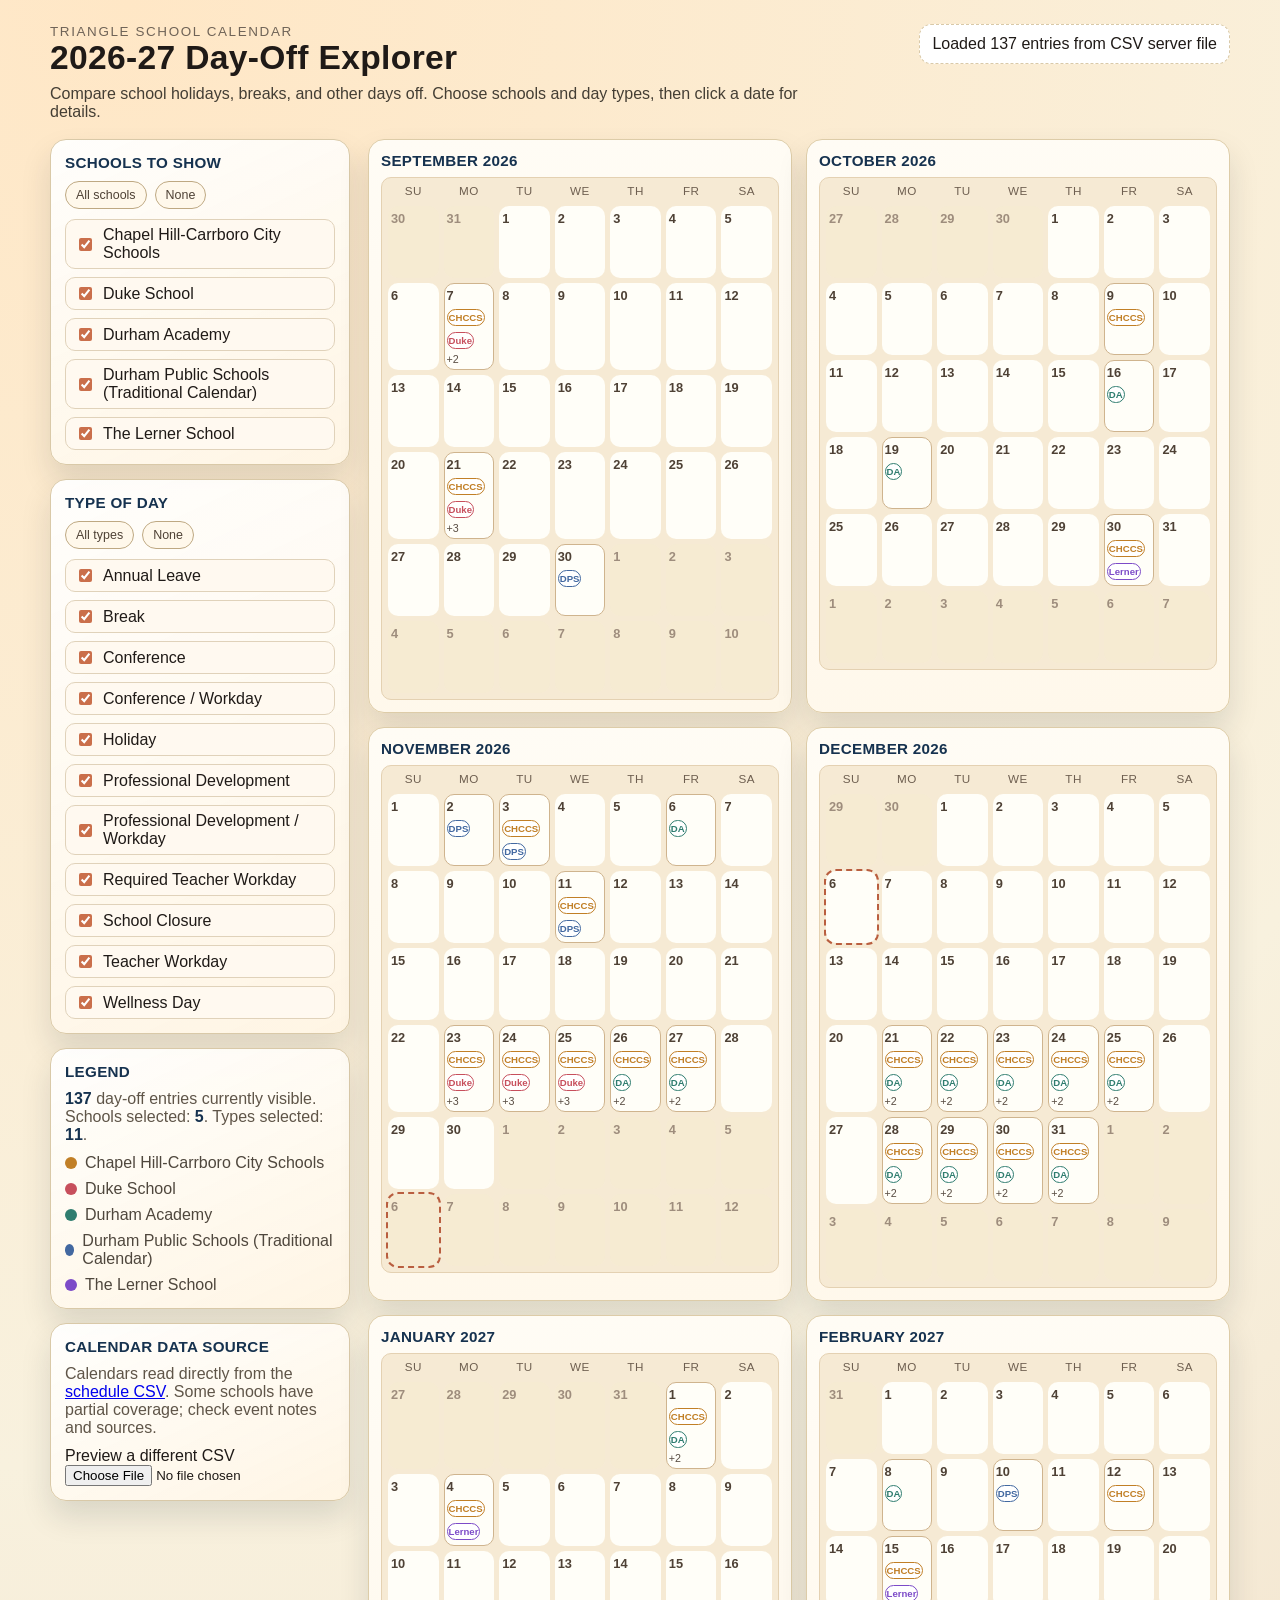
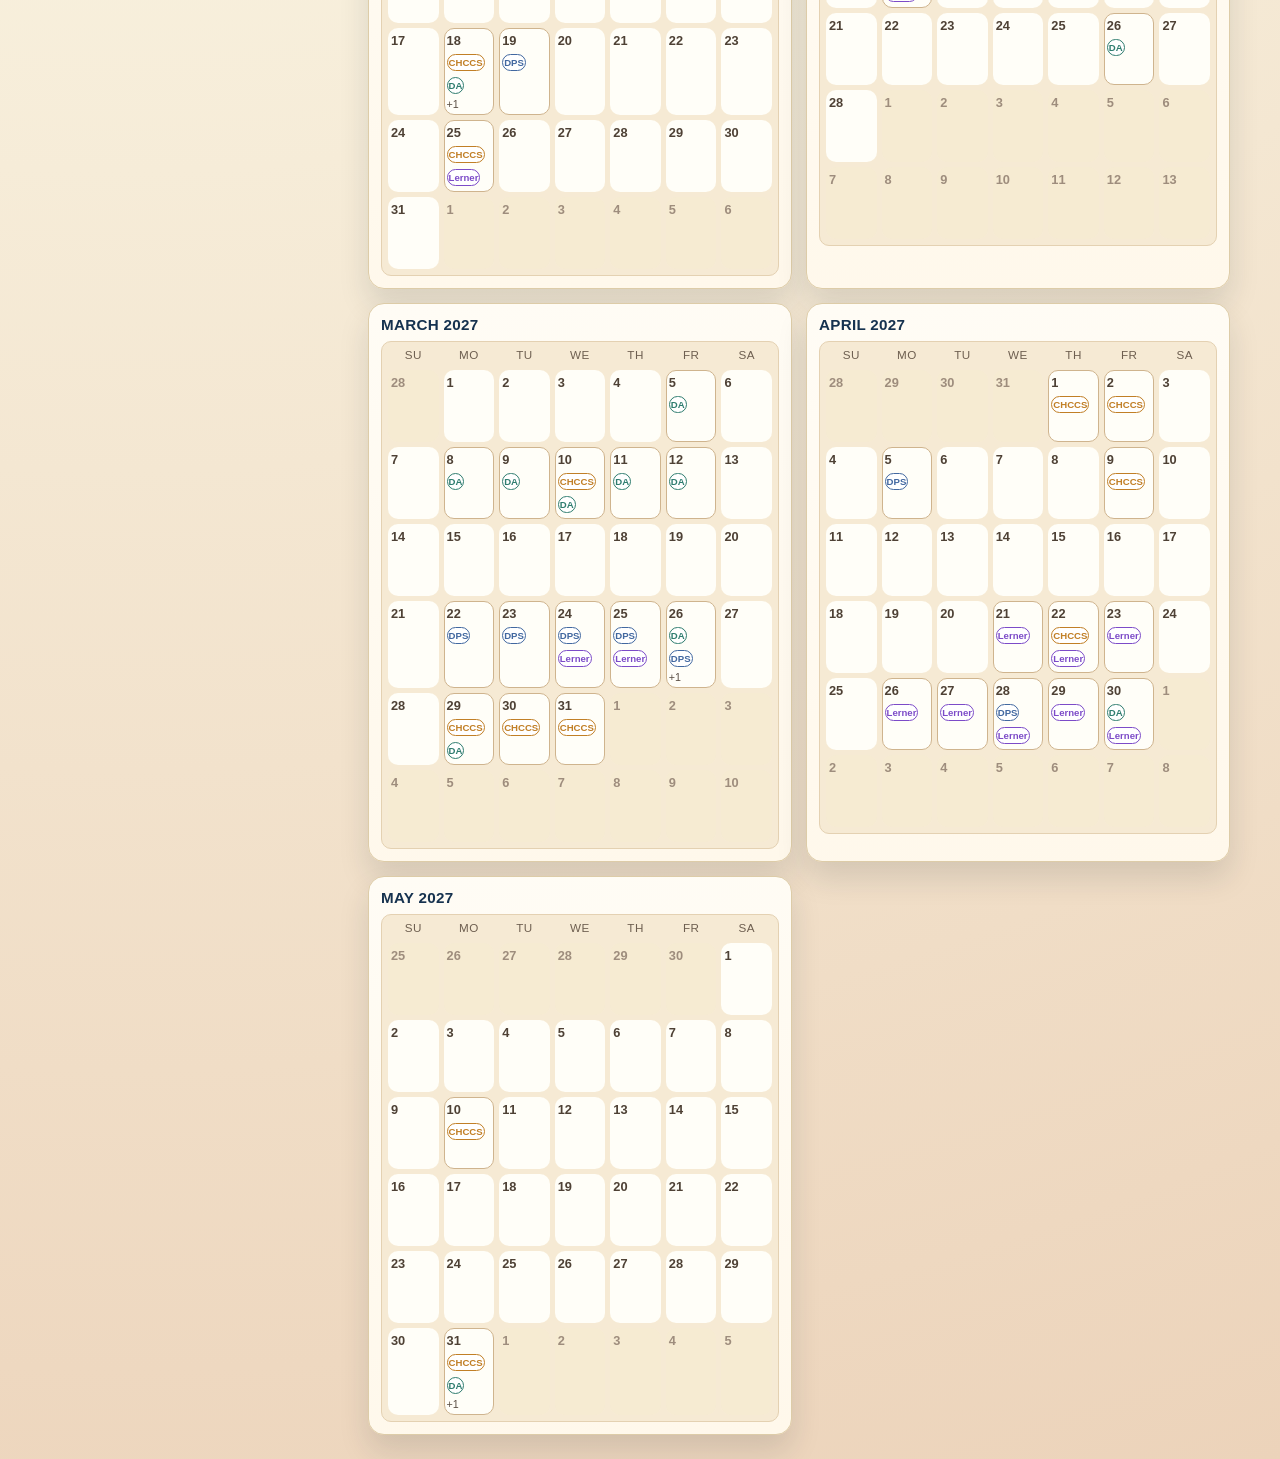
==== index.html @ 0be45165 "Publish CSV-backed school calendar with working filters and date details" ====
<!doctype html>
<html lang="en">
  <head>
    <meta charset="UTF-8" />
    <meta name="viewport" content="width=device-width, initial-scale=1.0" />
    <title>Triangle School Calendar Explorer</title>
    <link rel="stylesheet" href="styles.css?v=3" />
  </head>
  <body>
    <div class="page-shell">
      <header class="hero">
        <div class="hero-copy">
          <p class="eyebrow">Triangle School Calendar</p>
          <h1>2026-27 Day-Off Explorer</h1>
          <p class="intro">
            Compare school holidays, breaks, and other days off.
            Choose schools and day types, then click a date for details.
          </p>
        </div>
        <div class="status-wrap">
          <p id="statusMessage" class="status" role="status">Loading CSV...</p>
          <p id="uploadHint" class="status muted" hidden>
            If this page is opened from file explorer, load the file manually:
            <label for="csvFileInput" class="link-button">Select CSV</label>
          </p>
        </div>
      </header>

      <section class="app-grid">
        <aside class="sidebar">
          <article class="panel">
            <h2>Schools to Show</h2>
            <div class="panel-actions">
              <button type="button" class="ghost" id="selectAllSchools">All schools</button>
              <button type="button" class="ghost" id="clearSchools">None</button>
            </div>
            <div id="schoolFilters" class="filters-grid"></div>
          </article>

          <article class="panel">
            <h2>Type of Day</h2>
            <div class="panel-actions">
              <button type="button" class="ghost" id="selectAllTypes">All types</button>
              <button type="button" class="ghost" id="clearTypes">None</button>
            </div>
            <div id="typeFilters" class="filters-grid"></div>
          </article>

          <article class="panel">
            <h2>Legend</h2>
            <p id="summaryText" class="summary">Choose filters above to update the view.</p>
            <div id="legend" class="legend"></div>
          </article>

          <article class="panel">
            <h2>Calendar Data Source</h2>
            <p class="summary">
              Calendars read directly from the <a href="./triangle_school_closures_2026_2027.csv">schedule CSV</a>.
              Some schools have partial coverage; check event notes and sources.
            </p>
            <label for="csvFileInput">Preview a different CSV</label>
            <input id="csvFileInput" type="file" accept=".csv,text/csv" />
          </article>
        </aside>

        <main>
          <section id="calendarArea" class="calendar-area"></section>
          <p id="emptyState" class="empty-state" hidden>No days match the current filter.</p>
        </main>
      </section>
    </div>

    <dialog id="eventDrawer" class="drawer" aria-labelledby="drawerDate">
      <div class="drawer-inner">
        <header class="drawer-head">
          <h3 id="drawerDate"></h3>
          <button type="button" id="drawerClose" class="close-btn" autofocus>Close</button>
        </header>
        <div id="drawerBody"></div>
      </div>
    </dialog>

    <noscript><p>Please enable JavaScript to use the calendar and filters.</p></noscript>
    <script src="app.js?v=3"></script>
  </body>
</html>
---- styles.css ----
:root {
  --bg-1: #f8f1de;
  --bg-2: #ecd3ba;
  --ink: #1f1a17;
  --card: #fffdf6;
  --line: #d9c9a8;
  --warm: #ca6f4b;
  --deep: #16324f;
  --muted: #6f6357;
  --shadow: 0 16px 30px rgba(27, 35, 48, 0.13);

  --school-chccs: #c17f26;
  --school-duke: #c74f5c;
  --school-da: #2f7d6f;
  --school-dps: #4268a0;
  --school-lerner: #7c4bc8;
}

* {
  box-sizing: border-box;
}

[hidden] {
  display: none !important;
}

html,
body {
  margin: 0;
  padding: 0;
}

body {
  background: radial-gradient(circle at 10% 0%, #ffe7c6 0%, var(--bg-1) 45%, var(--bg-2) 100%);
  color: var(--ink);
  font-family: "Avenir Next", "Trebuchet MS", "Segoe UI", sans-serif;
  min-height: 100vh;
}

.page-shell {
  width: min(1180px, calc(100vw - 48px));
  margin: 24px auto;
}

.hero {
  display: flex;
  gap: 18px;
  justify-content: space-between;
  align-items: flex-start;
  flex-wrap: wrap;
  margin-bottom: 18px;
}

.hero-copy {
  max-width: 760px;
}

h1 {
  font-size: clamp(1.4rem, 2.2vw + 0.5rem, 2.1rem);
  margin: 0 0 8px;
  letter-spacing: 0.01em;
}

.eyebrow {
  margin: 0;
  color: var(--muted);
  font-size: 0.84rem;
  letter-spacing: 0.12em;
  text-transform: uppercase;
}

.intro {
  margin: 8px 0 0;
  color: #443e34;
}

.status {
  background: #fff;
  border: 1px dashed var(--line);
  border-radius: 12px;
  padding: 10px 12px;
  margin: 0;
  min-width: 290px;
}

.status.muted {
  margin-top: 8px;
  border-style: solid;
}

.app-grid {
  display: grid;
  grid-template-columns: 300px 1fr;
  gap: 18px;
  align-items: start;
}

main {
  min-width: 0;
}

.sidebar {
  position: sticky;
  top: 10px;
  display: grid;
  gap: 14px;
}

.panel {
  background: linear-gradient(155deg, #ffffffed, #fff5e4);
  border: 1px solid var(--line);
  border-radius: 16px;
  padding: 14px;
  box-shadow: var(--shadow);
  animation: rise 420ms ease both;
}

h2 {
  margin: 0 0 10px;
  font-size: 0.95rem;
  letter-spacing: 0.02em;
  text-transform: uppercase;
  color: var(--deep);
}

.panel-actions {
  display: flex;
  gap: 8px;
  margin-bottom: 10px;
}

button,
.link-button {
  border: 1px solid #bea882;
  border-radius: 999px;
  padding: 6px 10px;
  background: #fff8eb;
  color: #4e4135;
  cursor: pointer;
}

button:hover,
.link-button:hover {
  background: #fff0ce;
}

button.ghost,
.link-button {
  font-size: 0.78rem;
}

.filters-grid {
  display: grid;
  gap: 8px;
}

.filter-line {
  display: flex;
  align-items: center;
  gap: 8px;
  background: #fff9f0;
  border: 1px solid #e0d2ba;
  border-radius: 10px;
  padding: 6px 9px;
}

.filter-line input {
  accent-color: var(--warm);
}

.summary {
  margin: 0 0 10px;
  color: #5f5548;
}

.summary span {
  font-weight: 700;
  color: var(--deep);
}

.legend {
  display: grid;
  gap: 8px;
}

.legend-item {
  display: flex;
  align-items: center;
  gap: 8px;
  color: #4f473d;
}

.swatch {
  width: 12px;
  height: 12px;
  border-radius: 50%;
}

input[type="file"] {
  width: 100%;
}

.calendar-area {
  display: grid;
  gap: 14px;
}

.months-grid {
  display: grid;
  grid-template-columns: repeat(auto-fit, minmax(min(100%, 390px), 1fr));
  gap: 14px;
}

.month-card {
  background: linear-gradient(175deg, #fffcf5, #fff8eb);
  border: 1px solid #ddcca8;
  border-radius: 16px;
  box-shadow: var(--shadow);
  padding: 12px;
  animation: rise 460ms ease both;
}

.month-title {
  margin: 0 0 8px;
  color: var(--deep);
}

.month-grid {
  display: grid;
  grid-template-columns: repeat(7, minmax(0, 1fr));
  gap: 5px;
  background: #f6ead4;
  border: 1px solid #e4d1b2;
  border-radius: 10px;
  padding: 6px;
}

.weekday {
  text-align: center;
  font-size: 0.73rem;
  color: #6e5f50;
  text-transform: uppercase;
  letter-spacing: 0.04em;
  margin-bottom: 4px;
}

.day-cell {
  min-height: 72px;
  border: 1px solid transparent;
  border-radius: 10px;
  padding: 4px 2px;
  background: #fffef8;
  display: flex;
  flex-direction: column;
  gap: 4px;
  cursor: pointer;
  transition: transform 120ms ease, box-shadow 120ms ease;
}

.day-cell:hover {
  transform: translateY(-2px);
  box-shadow: 0 10px 14px rgba(25, 17, 9, 0.15);
}

.day-cell.other-month {
  background: #f6ebd2;
  color: #9e8d7d;
}

.day-number {
  font-size: 0.8rem;
  font-weight: 600;
}

.pill {
  display: inline-flex;
  align-items: center;
  gap: 3px;
  border-radius: 999px;
  padding: 2px 1px;
  margin-top: 2px;
  font-size: 0.6rem;
  color: #202020;
  background: #fff;
  border: 1px solid;
  white-space: nowrap;
  overflow: hidden;
  text-overflow: ellipsis;
  max-width: 100%;
  flex-shrink: 0;
}

.pill span {
  font-weight: 700;
}

.event-more {
  font-size: 0.67rem;
  color: #594d43;
}

.day-cell.empty {
  cursor: default;
}

.day-cell.empty:hover {
  transform: none;
  box-shadow: none;
}

.has-event {
  border-color: #cfb48e;
}

.today-marker {
  outline: 2px dashed #b95e3f;
}

.empty-state {
  border: 1px dashed #c3aa8f;
  padding: 14px;
  border-radius: 12px;
  background: #fff8eb;
}

.drawer {
  width: min(640px, calc(100vw - 28px));
  max-height: calc(100dvh - 80px);
  margin: 40px auto;
  padding: 0;
  border: 0;
  border-radius: 14px;
  color: var(--ink);
  background: #fff7eb;
  box-shadow: 0 20px 40px rgba(22, 18, 11, 0.25);
}

.drawer::backdrop {
  backdrop-filter: blur(2px);
  background: #0b0e122d;
}

.drawer:not([open]) {
  display: none;
}

.drawer-inner {
  padding: 14px;
}

.drawer-head {
  display: flex;
  justify-content: space-between;
  align-items: center;
  gap: 10px;
}

.close-btn {
  background: #f6e6cb;
}

.drawer ul {
  margin: 10px 0 0;
  padding: 0 0 0 16px;
}

.drawer li {
  margin-bottom: 8px;
}

.drawer .small {
  color: #63574b;
  margin-bottom: 0;
}

.drawer [data-chip] {
  display: inline-block;
  padding: 2px 8px;
  border-radius: 999px;
  border: 1px solid;
  margin-right: 4px;
  font-size: 0.74rem;
}

.muted-link {
  color: var(--deep);
}

@keyframes rise {
  from {
    opacity: 0;
    transform: translateY(6px);
  }
  to {
    opacity: 1;
    transform: translateY(0);
  }
}

@keyframes fadeIn {
  from {
    opacity: 0;
  }
  to {
    opacity: 1;
  }
}

@media (max-width: 980px) {
  .app-grid {
    grid-template-columns: 1fr;
  }
  .sidebar {
    position: relative;
    top: 0;
  }
  .day-cell {
    min-height: 64px;
  }
}

@media (max-width: 600px) {
  .page-shell {
    width: calc(100vw - 24px);
  }

  .month-grid {
    gap: 4px;
  }

  .day-cell {
    padding: 4px 1px;
  }
}
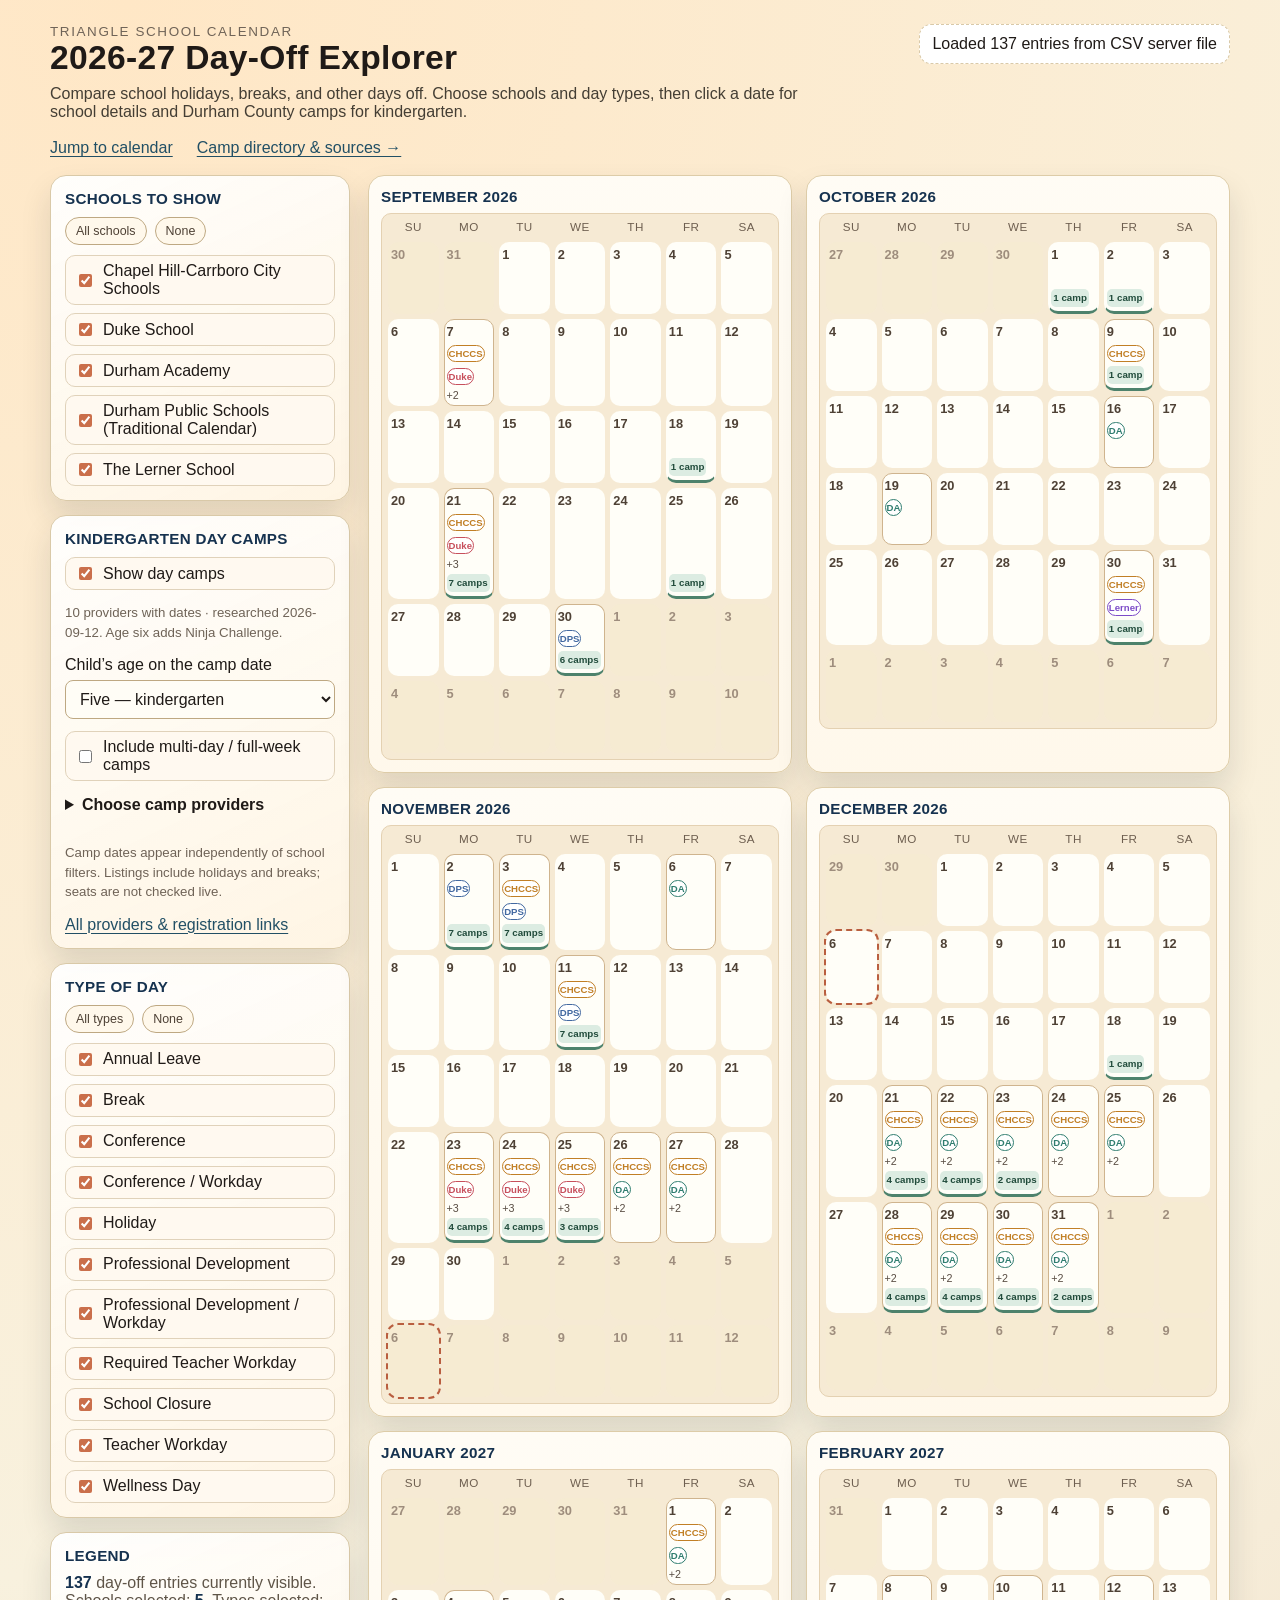
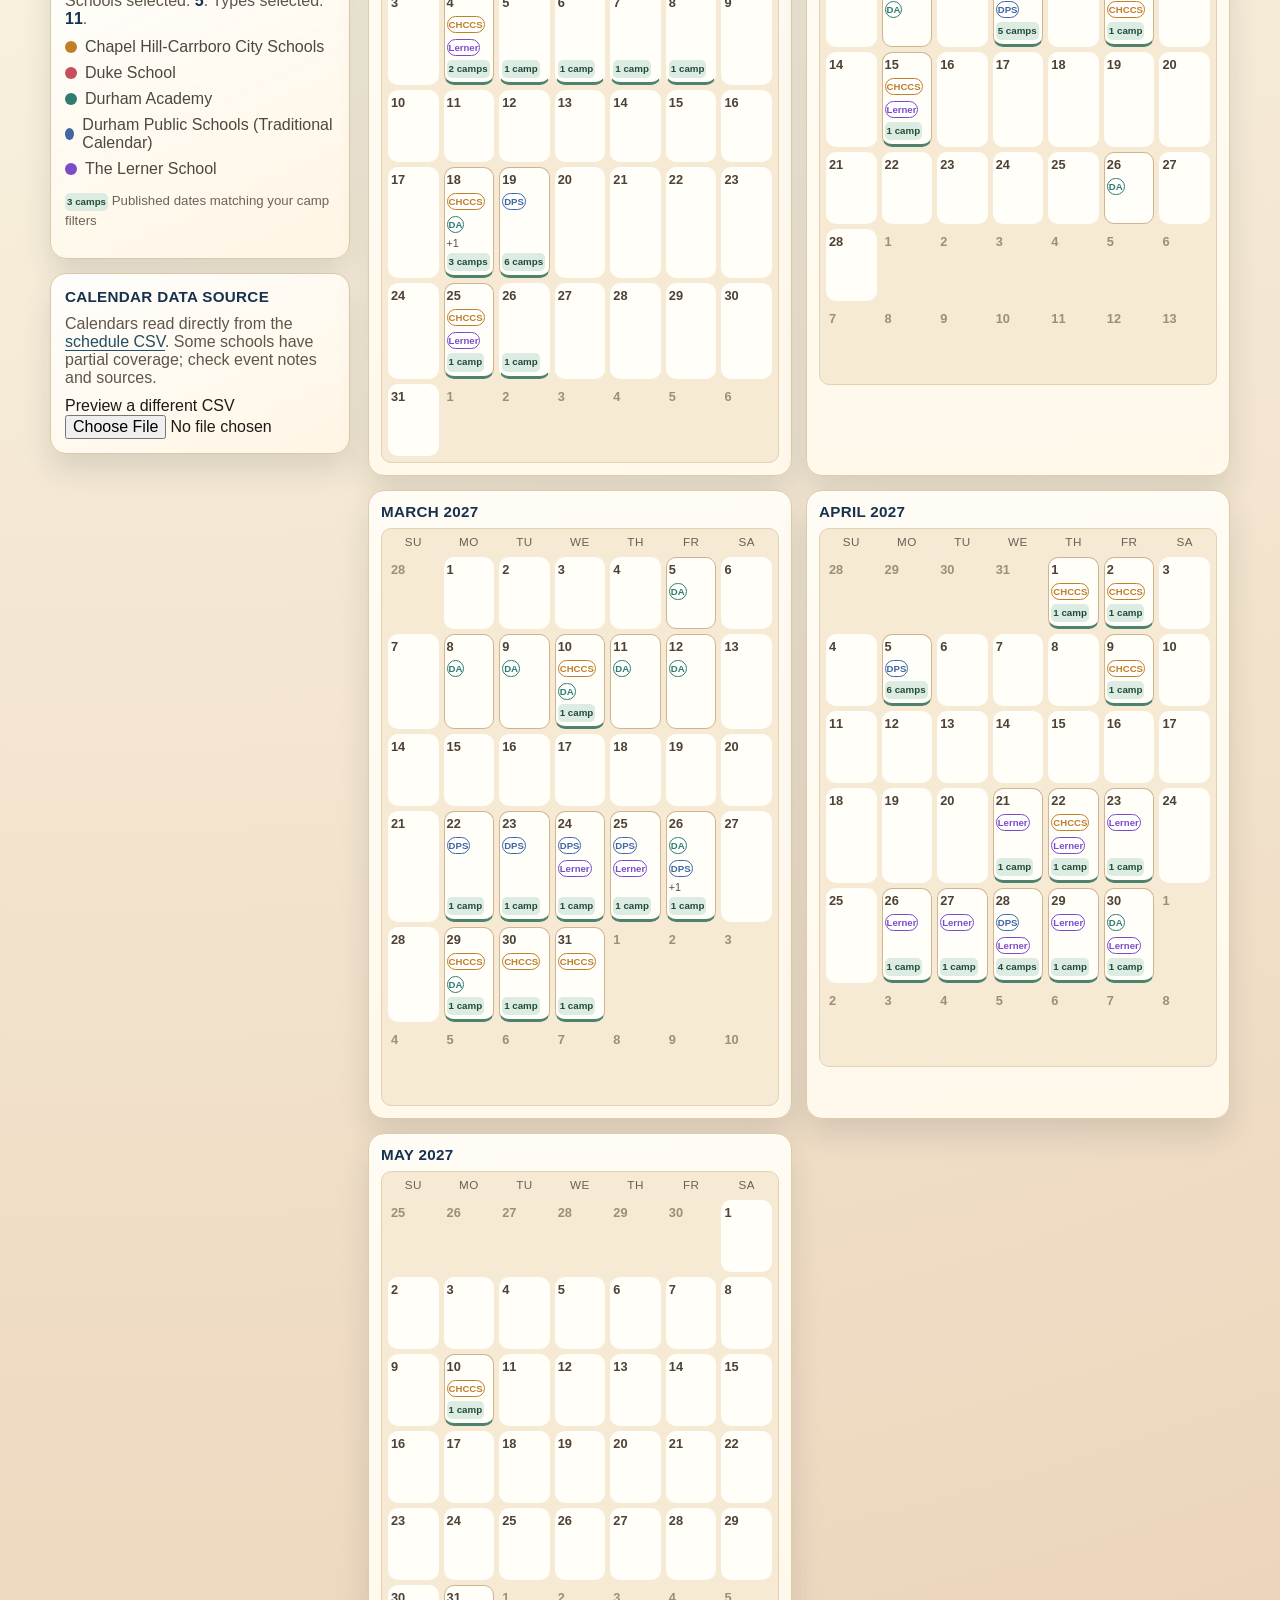
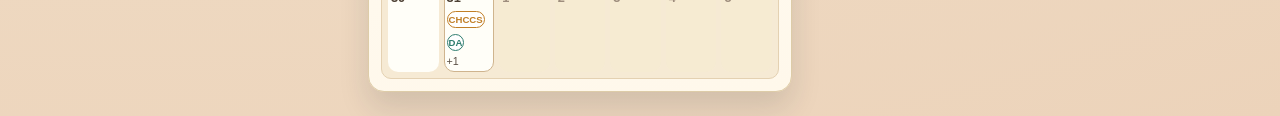
==== commit 84665ed5: "Add researched kindergarten camp directory and date filters" ====
--- a/index.html
+++ b/index.html
@@ -4,7 +4,8 @@
     <meta charset="UTF-8" />
     <meta name="viewport" content="width=device-width, initial-scale=1.0" />
     <title>Triangle School Calendar Explorer</title>
-    <link rel="stylesheet" href="styles.css?v=3" />
+    <meta name="description" content="Compare Triangle school days off and Durham County kindergarten day camps for 2026–27. Filter schools and camps, check dates, and follow registration links." />
+    <link rel="stylesheet" href="styles.css?v=4" />
   </head>
   <body>
     <div class="page-shell">
@@ -14,8 +15,13 @@
           <h1>2026-27 Day-Off Explorer</h1>
           <p class="intro">
             Compare school holidays, breaks, and other days off.
-            Choose schools and day types, then click a date for details.
+            Choose schools and day types, then click a date for school details
+            and Durham County camps for kindergarten.
           </p>
+          <nav class="page-nav" aria-label="Page navigation">
+            <a href="#calendarArea">Jump to calendar</a>
+            <a href="./camps.html">Camp directory & sources →</a>
+          </nav>
         </div>
         <div class="status-wrap">
           <p id="statusMessage" class="status" role="status">Loading CSV...</p>
@@ -38,6 +44,31 @@
           </article>
 
           <article class="panel">
+            <h2>Kindergarten Day Camps</h2>
+            <label class="filter-line"><input type="checkbox" id="showCamps" checked /> Show day camps</label>
+            <p id="campStatus" class="small" role="status">Loading camp research…</p>
+            <fieldset id="campOptions" disabled>
+              <legend class="visually-hidden">Camp filters</legend>
+              <label for="campAge">Child’s age on the camp date</label>
+              <select id="campAge">
+                <option value="5">Five — kindergarten</option>
+                <option value="6">Six — kindergarten</option>
+              </select>
+              <label class="filter-line"><input type="checkbox" id="multiDayCamps" /> Include multi-day / full-week camps</label>
+              <details class="provider-controls">
+                <summary>Choose camp providers</summary>
+                <div class="panel-actions">
+                  <button type="button" class="ghost" id="selectAllCamps">All camps</button>
+                  <button type="button" class="ghost" id="clearCamps">None</button>
+                </div>
+                <div id="campFilters" class="filters-grid"></div>
+              </details>
+            </fieldset>
+            <p class="small">Camp dates appear independently of school filters. Listings include holidays and breaks; seats are not checked live.</p>
+            <a href="./camps.html">All providers & registration links</a>
+          </article>
+
+          <article class="panel">
             <h2>Type of Day</h2>
             <div class="panel-actions">
               <button type="button" class="ghost" id="selectAllTypes">All types</button>
@@ -50,6 +81,7 @@
             <h2>Legend</h2>
             <p id="summaryText" class="summary">Choose filters above to update the view.</p>
             <div id="legend" class="legend"></div>
+            <p class="small"><span class="camp-count">3 camps</span> Published dates matching your camp filters</p>
           </article>
 
           <article class="panel">
@@ -81,6 +113,9 @@
     </dialog>
 
     <noscript><p>Please enable JavaScript to use the calendar and filters.</p></noscript>
-    <script src="app.js?v=3"></script>
+    <script src="csv.js?v=4"></script>
+    <script src="camp-data.js?v=4"></script>
+    <script src="app.js?v=4"></script>
+    <script src="camps.js?v=4"></script>
   </body>
 </html>
--- a/styles.css
+++ b/styles.css
@@ -100,8 +100,6 @@
 }
 
 .sidebar {
-  position: sticky;
-  top: 10px;
   display: grid;
   gap: 14px;
 }
@@ -353,6 +351,11 @@
   justify-content: space-between;
   align-items: center;
   gap: 10px;
+  position: sticky;
+  top: -14px;
+  background: #fff7eb;
+  padding: 8px 0;
+  z-index: 1;
 }
 
 .close-btn {
@@ -386,6 +389,71 @@
   color: var(--deep);
 }
 
+a { color: #214f65; text-underline-offset: 3px; }
+button, input, select { font: inherit; }
+input, select { accent-color: #27655b; }
+:focus-visible { outline: 3px solid #4268a0; outline-offset: 3px; }
+.page-nav { display: flex; flex-wrap: wrap; gap: 12px 24px; margin-top: 18px; }
+.small { font-size: .83rem; line-height: 1.5; color: var(--muted); }
+fieldset { border: 0; margin: 0; padding: 0; min-width: 0; }
+fieldset:disabled { opacity: .55; }
+select, input[type="search"] {
+  width: 100%; margin: 6px 0 12px; padding: 9px 10px;
+  border: 1px solid #bea882; border-radius: 8px; color: var(--ink); background: #fffdf6;
+}
+summary { cursor: pointer; font-weight: 600; line-height: 1.5; }
+.provider-controls { margin: 12px 0; }
+.provider-controls[open] summary { margin-bottom: 12px; }
+.camp-count {
+  display: inline-block; border-radius: 5px; background: #dcece2; color: #204b3b;
+  padding: 3px 2px; font-size: .61rem; font-weight: 700; line-height: 1.25;
+}
+.day-cell .camp-count { margin-top: auto; }
+.has-camp { border-bottom: 3px solid #4d826c; }
+.camp-details { margin-top: 24px; border-top: 1px solid var(--line); padding-top: 6px; scroll-margin-top: 95px; }
+.jump-to-camps { background: #dcece2; color: #204b3b; border-color: #9abcad; }
+.camp-card { background: #fffdf7; border: 1px solid var(--line); border-radius: 12px; padding: 16px; margin: 14px 0; }
+.camp-card h4 { font-size: 1.06rem; margin: 4px 0; }
+.camp-tag { color: #306452; font-size: .74rem; font-weight: 700; text-transform: uppercase; letter-spacing: .04em; margin: 0 0 8px; }
+.camp-program { margin: 4px 0 12px; color: var(--muted); }
+.camp-fact { font-size: .88rem; line-height: 1.5; margin: 6px 0; }
+.camp-availability { padding: 9px; background: #edf3e9; border-radius: 6px; font-size: .83rem; line-height: 1.5; }
+.camp-availability.waitlist { background: #fff0d5; }
+.camp-links { display: flex; flex-wrap: wrap; align-items: center; gap: 12px; margin-top: 14px; font-size: .85rem; }
+.registration-link { display: inline-block; background: #245c50; color: #fff; border-radius: 7px; padding: 10px 12px; text-decoration: none; }
+.registration-link:hover { background: #173e36; }
+.visually-hidden { position: absolute; width: 1px; height: 1px; overflow: hidden; clip-path: inset(50%); white-space: nowrap; }
+.directory-shell { max-width: 1100px; }
+.directory-intro { margin-bottom: 18px; line-height: 1.6; }
+.directory-controls { display: grid; grid-template-columns: 2fr 1fr; column-gap: 20px; margin-bottom: 18px; align-items: end; }
+.directory-controls p { grid-column: 1 / -1; margin: 0; font-size: .85rem; color: var(--muted); }
+.directory-grid { display: grid; grid-template-columns: repeat(2, minmax(0, 1fr)); gap: 18px; align-items: start; }
+.provider-card { scroll-margin-top: 20px; overflow: hidden; }
+.provider-card h2 { text-transform: none; font-size: 1.17rem; }
+.provider-card > p { line-height: 1.5; }
+.provider-notes { background: #f6ecd9; padding: 10px; border-radius: 8px; font-size: .85rem; }
+.session-schedule { margin-top: 20px; border-top: 1px solid var(--line); padding-top: 14px; }
+.table-scroll { overflow-x: auto; margin-top: 12px; }
+table { width: 100%; border-collapse: collapse; font-size: .8rem; }
+caption { text-align: left; padding-bottom: 12px; color: var(--muted); }
+th, td { text-align: left; padding: 10px 8px; border-bottom: 1px solid var(--line); vertical-align: top; }
+th { color: var(--deep); }
+td .small { margin: 6px 0 0; font-size: .75rem; }
+.table-links a { display: block; margin-bottom: 10px; }
+.research-notes { margin-top: 24px; line-height: 1.6; }
+.research-notes details { margin: 16px 0; }
+.research-notes li { margin: 10px 0; }
+#calendarArea, #directory, #research, #sources { scroll-margin-top: 16px; }
+
+@media (max-width: 760px) {
+  .directory-grid, .directory-controls { grid-template-columns: 1fr; }
+  .directory-controls { gap: 8px; }
+}
+
+@media (prefers-reduced-motion: reduce) {
+  *, *::before, *::after { animation: none !important; transition: none !important; scroll-behavior: auto !important; }
+}
+
 @keyframes rise {
   from {
     opacity: 0;
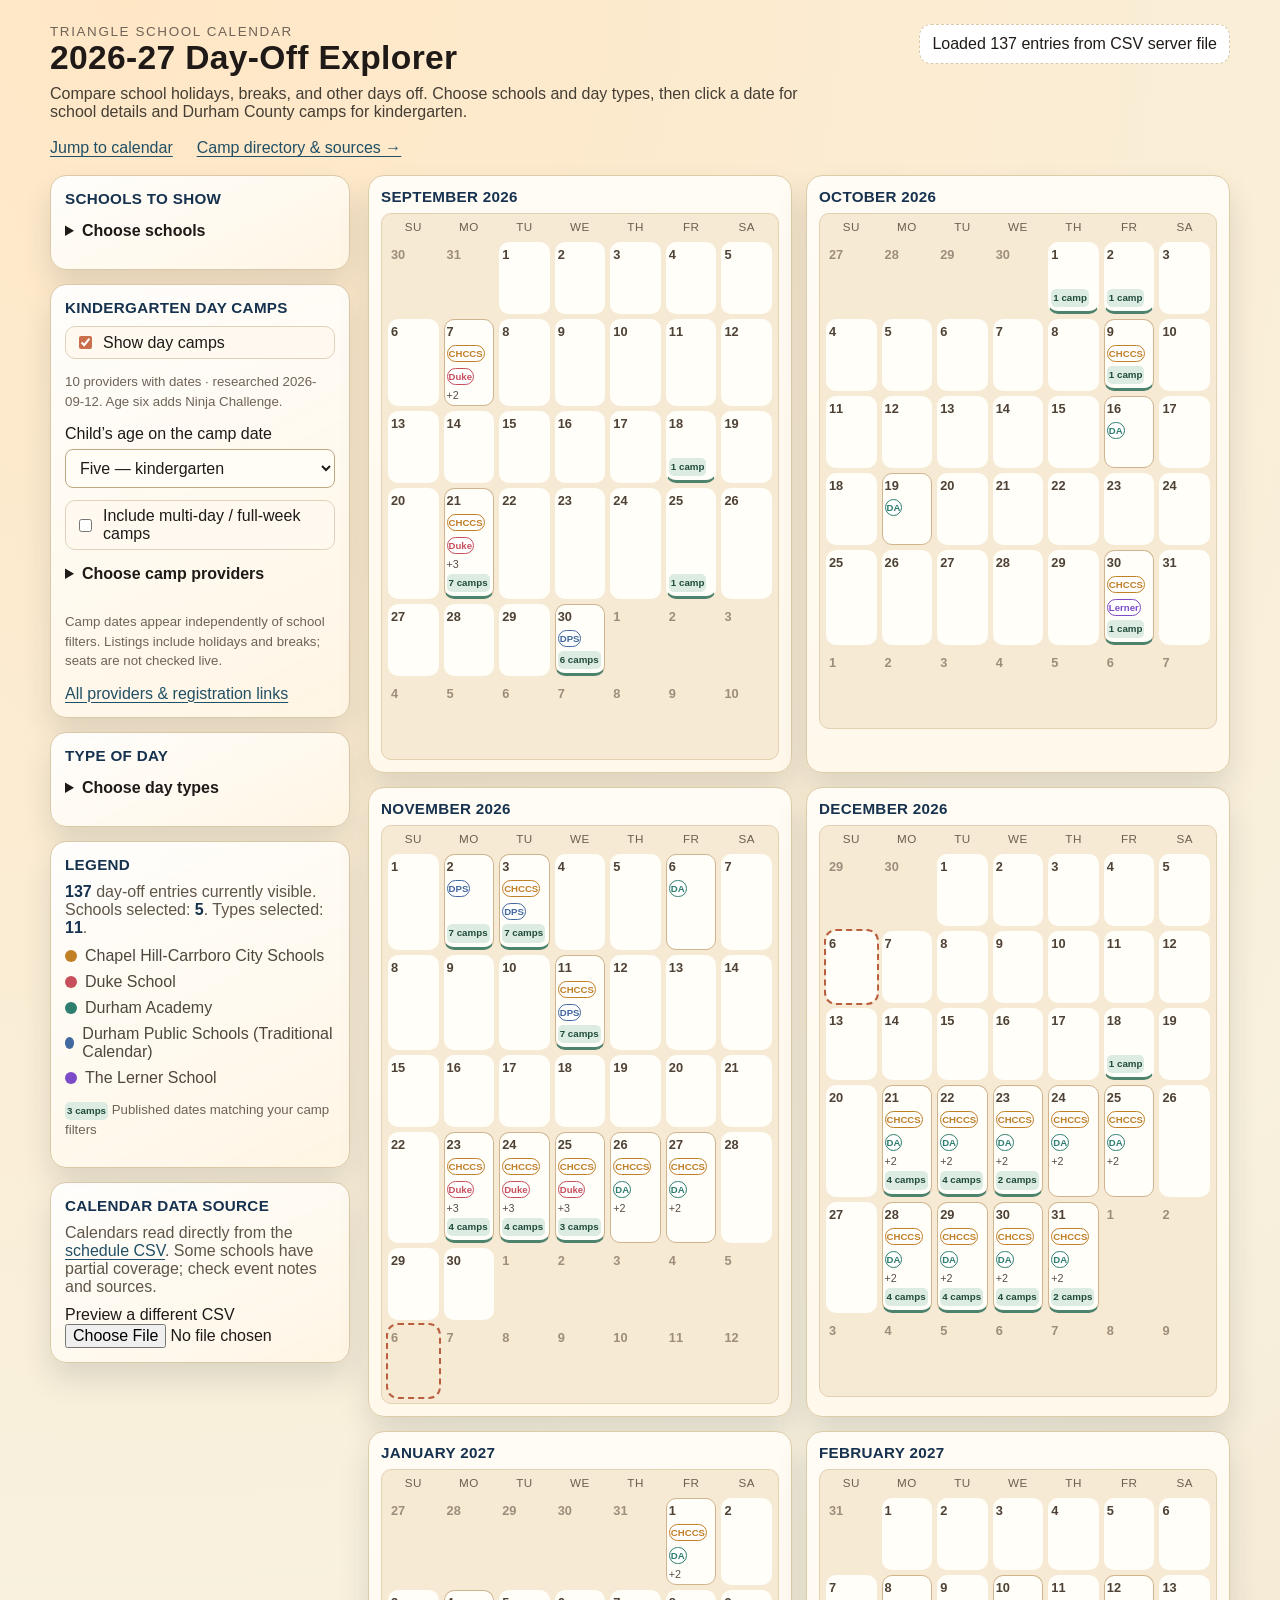
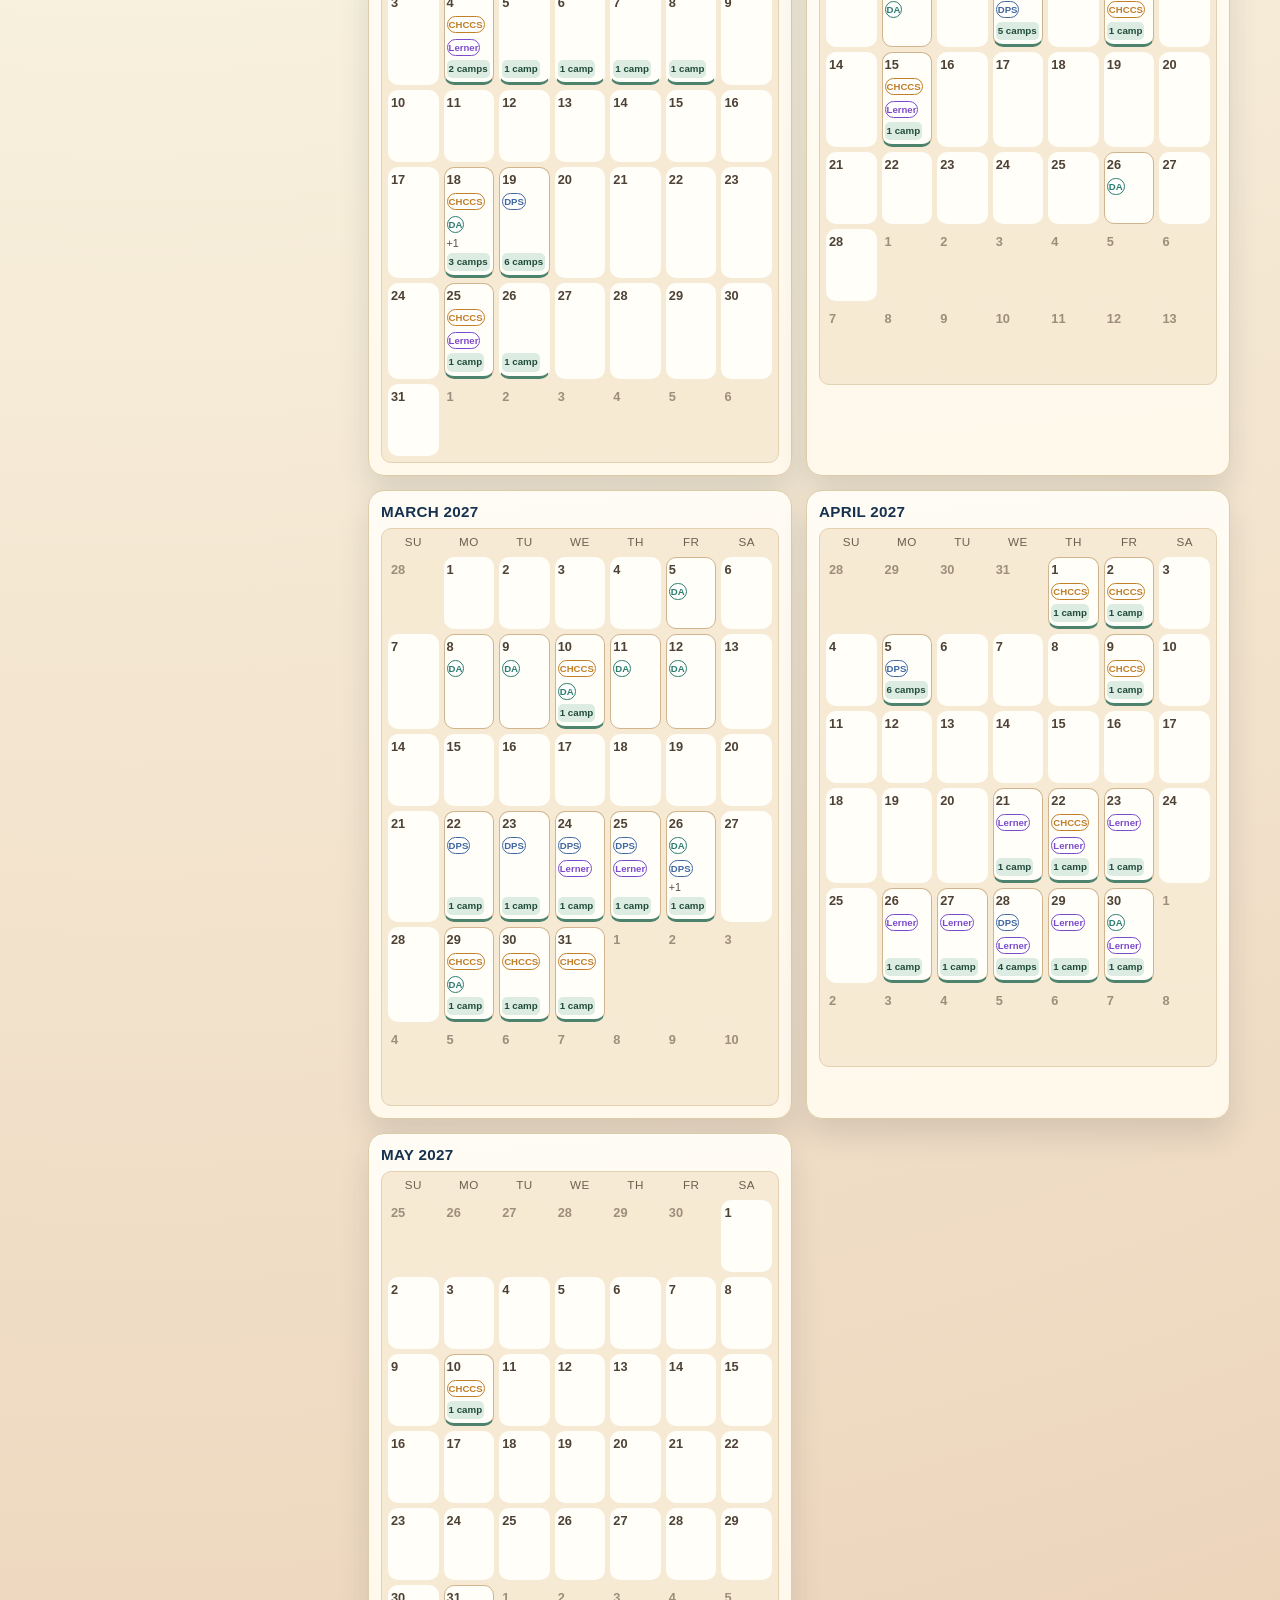
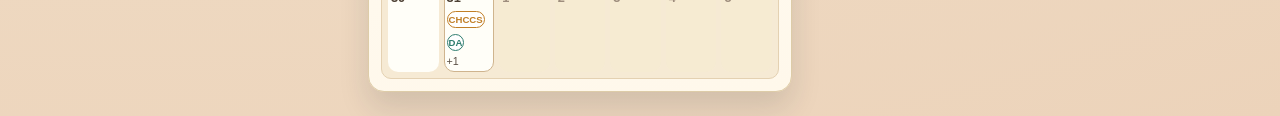
==== commit 9502064b: "Make school and day-type filters collapsible" ====
--- a/index.html
+++ b/index.html
@@ -36,11 +36,14 @@
         <aside class="sidebar">
           <article class="panel">
             <h2>Schools to Show</h2>
-            <div class="panel-actions">
-              <button type="button" class="ghost" id="selectAllSchools">All schools</button>
-              <button type="button" class="ghost" id="clearSchools">None</button>
-            </div>
-            <div id="schoolFilters" class="filters-grid"></div>
+            <details class="provider-controls">
+              <summary>Choose schools</summary>
+              <div class="panel-actions">
+                <button type="button" class="ghost" id="selectAllSchools">All schools</button>
+                <button type="button" class="ghost" id="clearSchools">None</button>
+              </div>
+              <div id="schoolFilters" class="filters-grid"></div>
+            </details>
           </article>
 
           <article class="panel">
@@ -70,11 +73,14 @@
 
           <article class="panel">
             <h2>Type of Day</h2>
-            <div class="panel-actions">
-              <button type="button" class="ghost" id="selectAllTypes">All types</button>
-              <button type="button" class="ghost" id="clearTypes">None</button>
-            </div>
-            <div id="typeFilters" class="filters-grid"></div>
+            <details class="provider-controls">
+              <summary>Choose day types</summary>
+              <div class="panel-actions">
+                <button type="button" class="ghost" id="selectAllTypes">All types</button>
+                <button type="button" class="ghost" id="clearTypes">None</button>
+              </div>
+              <div id="typeFilters" class="filters-grid"></div>
+            </details>
           </article>
 
           <article class="panel">
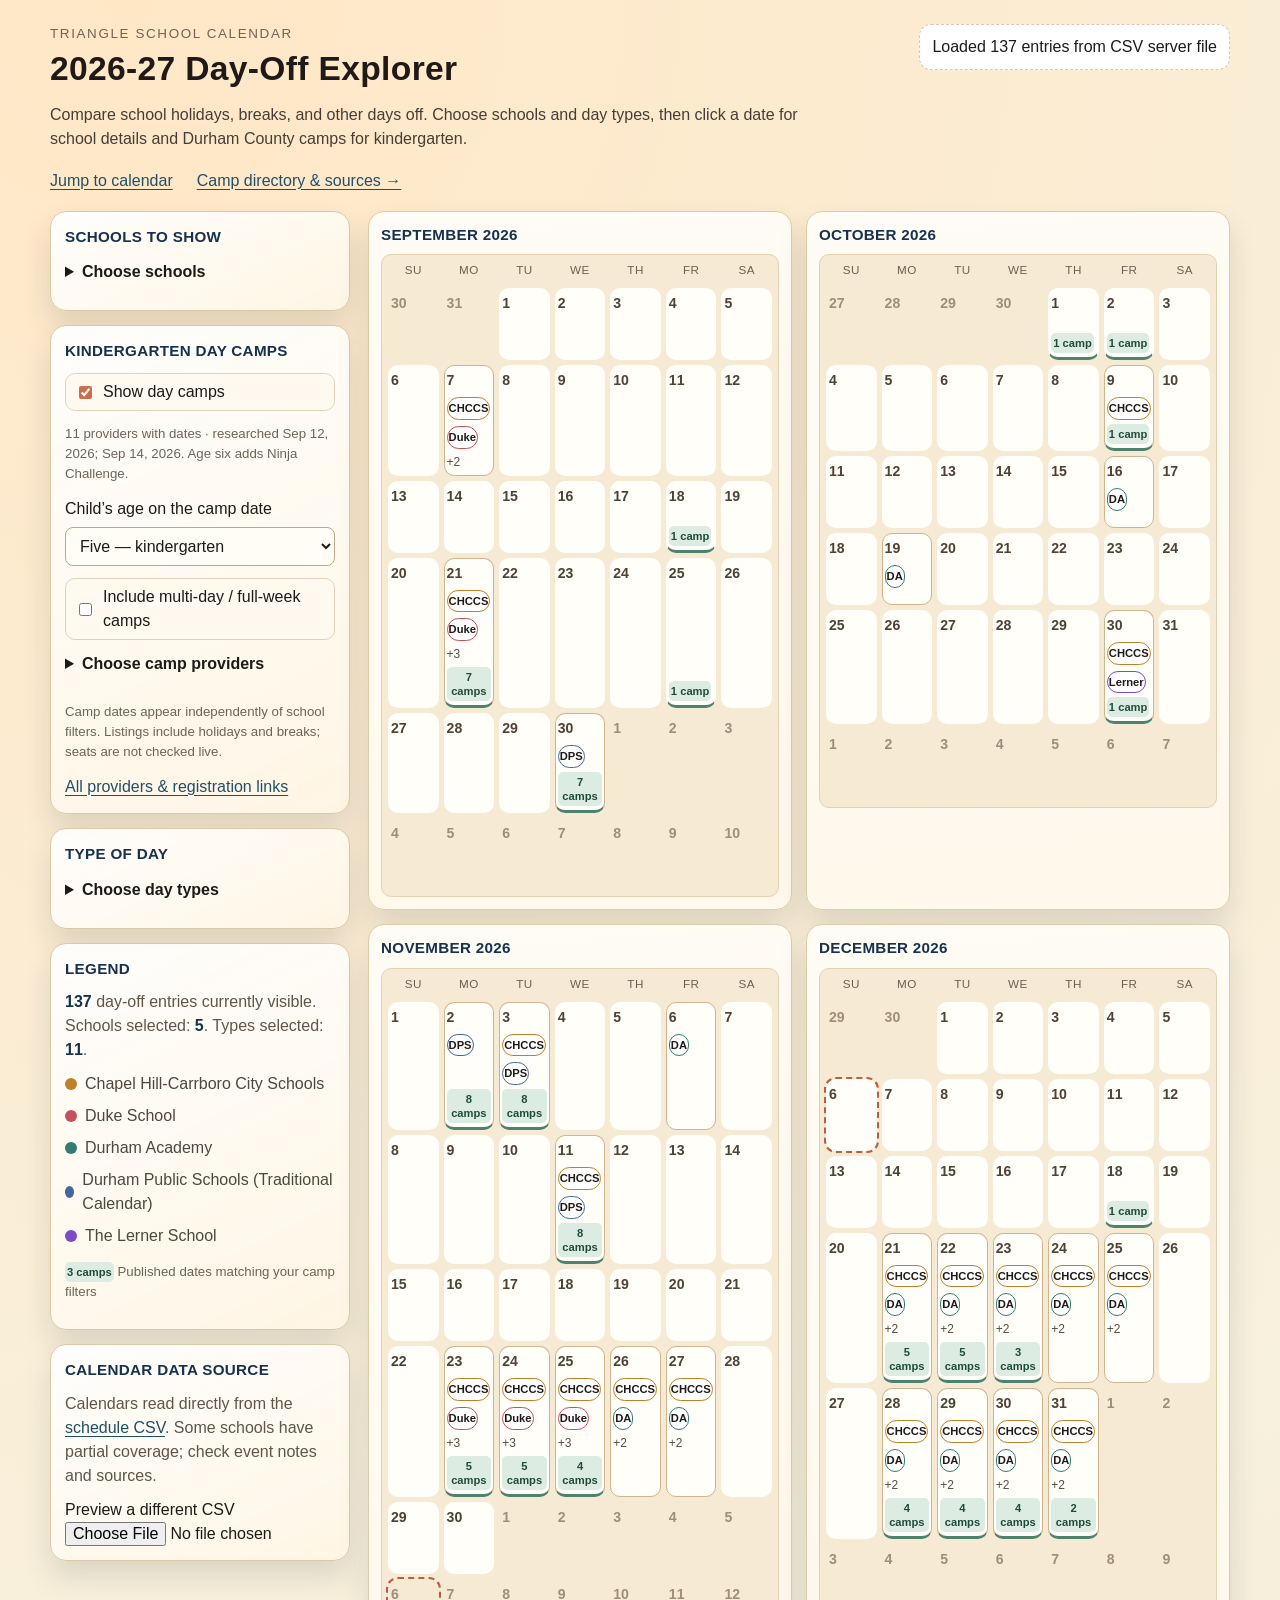
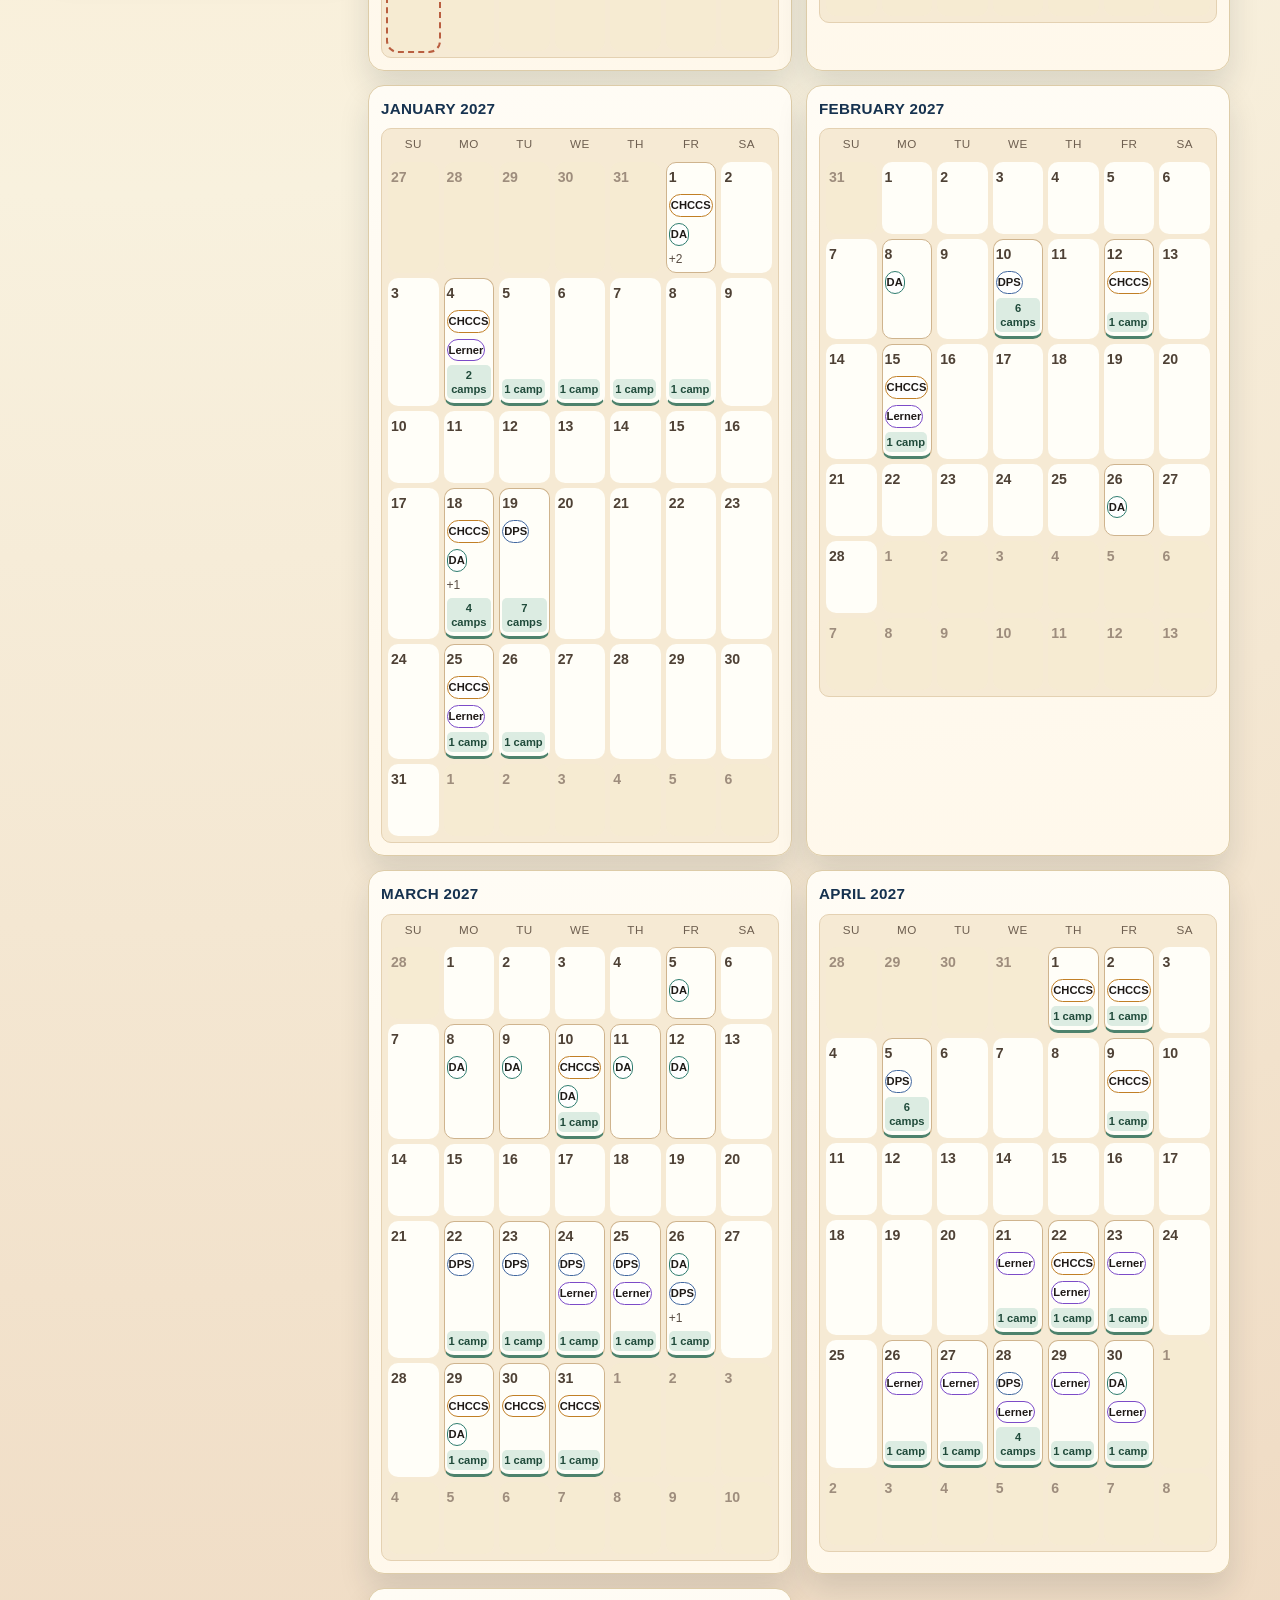
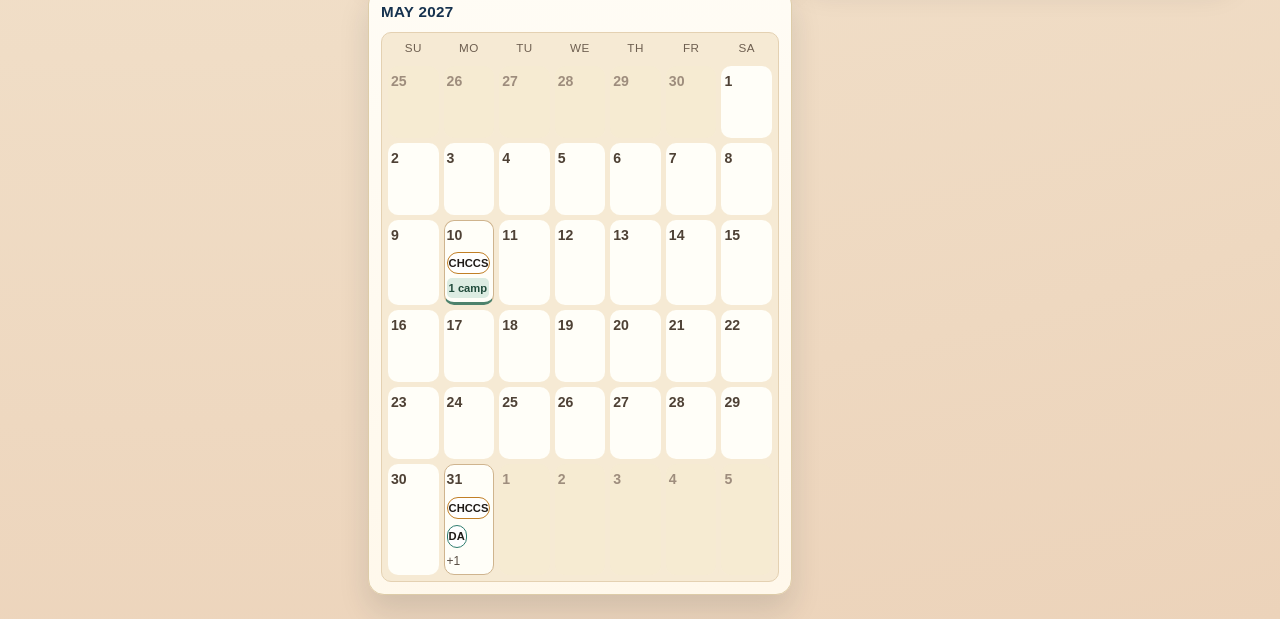
==== commit 6b1217fc: "Add Duke Faculty Club camps and improve calendar readability" ====
--- a/index.html
+++ b/index.html
@@ -5,7 +5,7 @@
     <meta name="viewport" content="width=device-width, initial-scale=1.0" />
     <title>Triangle School Calendar Explorer</title>
     <meta name="description" content="Compare Triangle school days off and Durham County kindergarten day camps for 2026–27. Filter schools and camps, check dates, and follow registration links." />
-    <link rel="stylesheet" href="styles.css?v=4" />
+    <link rel="stylesheet" href="styles.css?v=5" />
   </head>
   <body>
     <div class="page-shell">
@@ -119,9 +119,9 @@
     </dialog>
 
     <noscript><p>Please enable JavaScript to use the calendar and filters.</p></noscript>
-    <script src="csv.js?v=4"></script>
-    <script src="camp-data.js?v=4"></script>
-    <script src="app.js?v=4"></script>
-    <script src="camps.js?v=4"></script>
+    <script src="csv.js?v=5"></script>
+    <script src="camp-data.js?v=5"></script>
+    <script src="app.js?v=5"></script>
+    <script src="camps.js?v=5"></script>
   </body>
 </html>
--- a/styles.css
+++ b/styles.css
@@ -34,6 +34,7 @@
   background: radial-gradient(circle at 10% 0%, #ffe7c6 0%, var(--bg-1) 45%, var(--bg-2) 100%);
   color: var(--ink);
   font-family: "Avenir Next", "Trebuchet MS", "Segoe UI", sans-serif;
+  line-height: 1.5;
   min-height: 100vh;
 }
 
@@ -266,7 +267,7 @@
 }
 
 .day-number {
-  font-size: 0.8rem;
+  font-size: 0.88rem;
   font-weight: 600;
 }
 
@@ -277,7 +278,7 @@
   border-radius: 999px;
   padding: 2px 1px;
   margin-top: 2px;
-  font-size: 0.6rem;
+  font-size: 0.7rem;
   color: #202020;
   background: #fff;
   border: 1px solid;
@@ -293,7 +294,7 @@
 }
 
 .event-more {
-  font-size: 0.67rem;
+  font-size: 0.75rem;
   color: #594d43;
 }
 
@@ -406,7 +407,7 @@
 .provider-controls[open] summary { margin-bottom: 12px; }
 .camp-count {
   display: inline-block; border-radius: 5px; background: #dcece2; color: #204b3b;
-  padding: 3px 2px; font-size: .61rem; font-weight: 700; line-height: 1.25;
+  padding: 3px 2px; font-size: .7rem; font-weight: 700; line-height: 1.25;
 }
 .day-cell .camp-count { margin-top: auto; }
 .has-camp { border-bottom: 3px solid #4d826c; }
@@ -434,12 +435,13 @@
 .provider-notes { background: #f6ecd9; padding: 10px; border-radius: 8px; font-size: .85rem; }
 .session-schedule { margin-top: 20px; border-top: 1px solid var(--line); padding-top: 14px; }
 .table-scroll { overflow-x: auto; margin-top: 12px; }
-table { width: 100%; border-collapse: collapse; font-size: .8rem; }
+table { width: 100%; border-collapse: collapse; font-size: .9rem; line-height: 1.5; }
 caption { text-align: left; padding-bottom: 12px; color: var(--muted); }
 th, td { text-align: left; padding: 10px 8px; border-bottom: 1px solid var(--line); vertical-align: top; }
 th { color: var(--deep); }
-td .small { margin: 6px 0 0; font-size: .75rem; }
+td .small { margin: 6px 0 0; font-size: .85rem; }
 .table-links a { display: block; margin-bottom: 10px; }
+.mobile-schedule-label { display: none; }
 .research-notes { margin-top: 24px; line-height: 1.6; }
 .research-notes details { margin: 16px 0; }
 .research-notes li { margin: 10px 0; }
@@ -499,4 +501,38 @@
   .day-cell {
     padding: 4px 1px;
   }
-}
+
+  .session-schedule table,
+  .session-schedule tbody,
+  .session-schedule tr,
+  .session-schedule td {
+    display: block;
+    width: 100%;
+  }
+
+  .session-schedule caption { display: block; }
+  .session-schedule thead {
+    position: absolute;
+    width: 1px;
+    height: 1px;
+    overflow: hidden;
+    clip-path: inset(50%);
+    white-space: nowrap;
+  }
+
+  .session-schedule tbody tr {
+    border-top: 1px solid var(--line);
+    padding: 14px 0;
+  }
+
+  .session-schedule td { border: 0; padding: 4px 0; }
+  .session-schedule td > strong { font-size: 1rem; }
+  .mobile-schedule-label {
+    display: block;
+    color: var(--deep);
+    font-size: .83rem;
+    font-weight: 700;
+    margin: 8px 0 4px;
+  }
+  .table-links a { display: inline-block; margin: 0 16px 0 0; padding: 10px 0; }
+}
